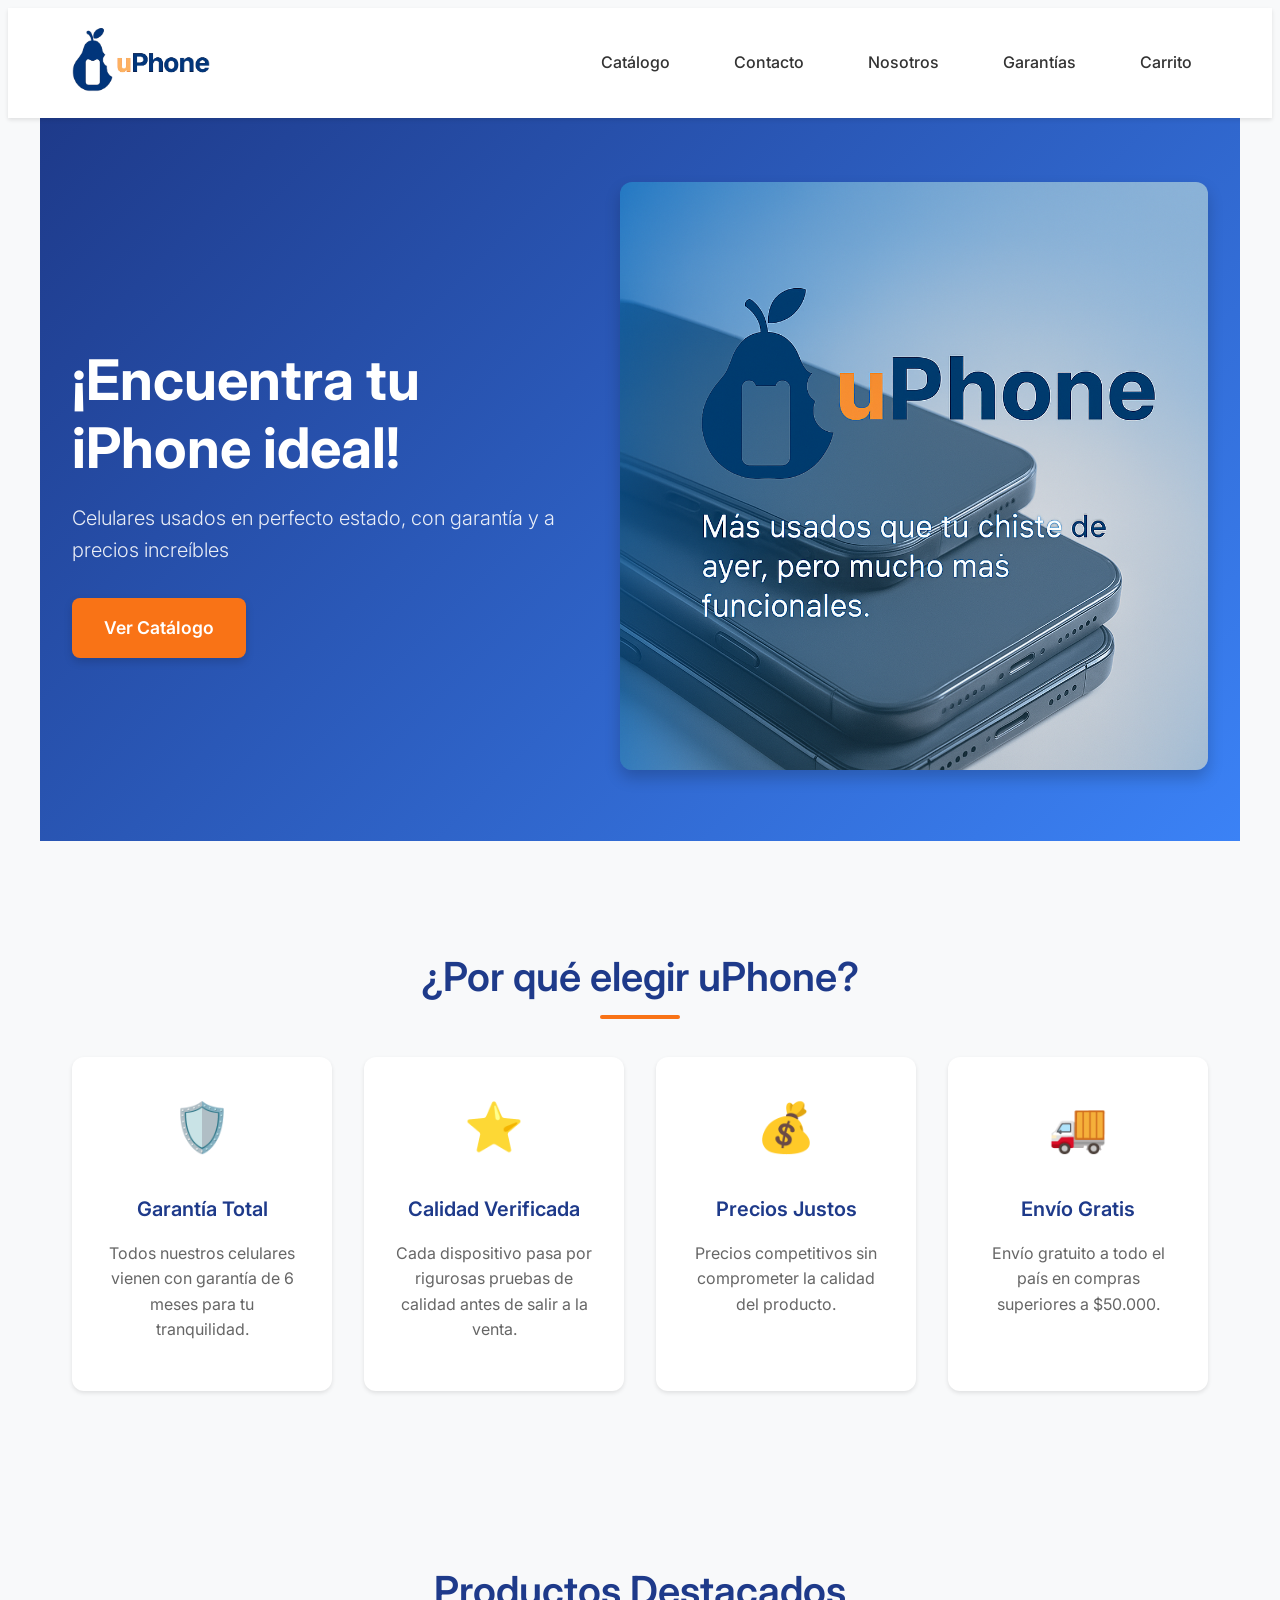
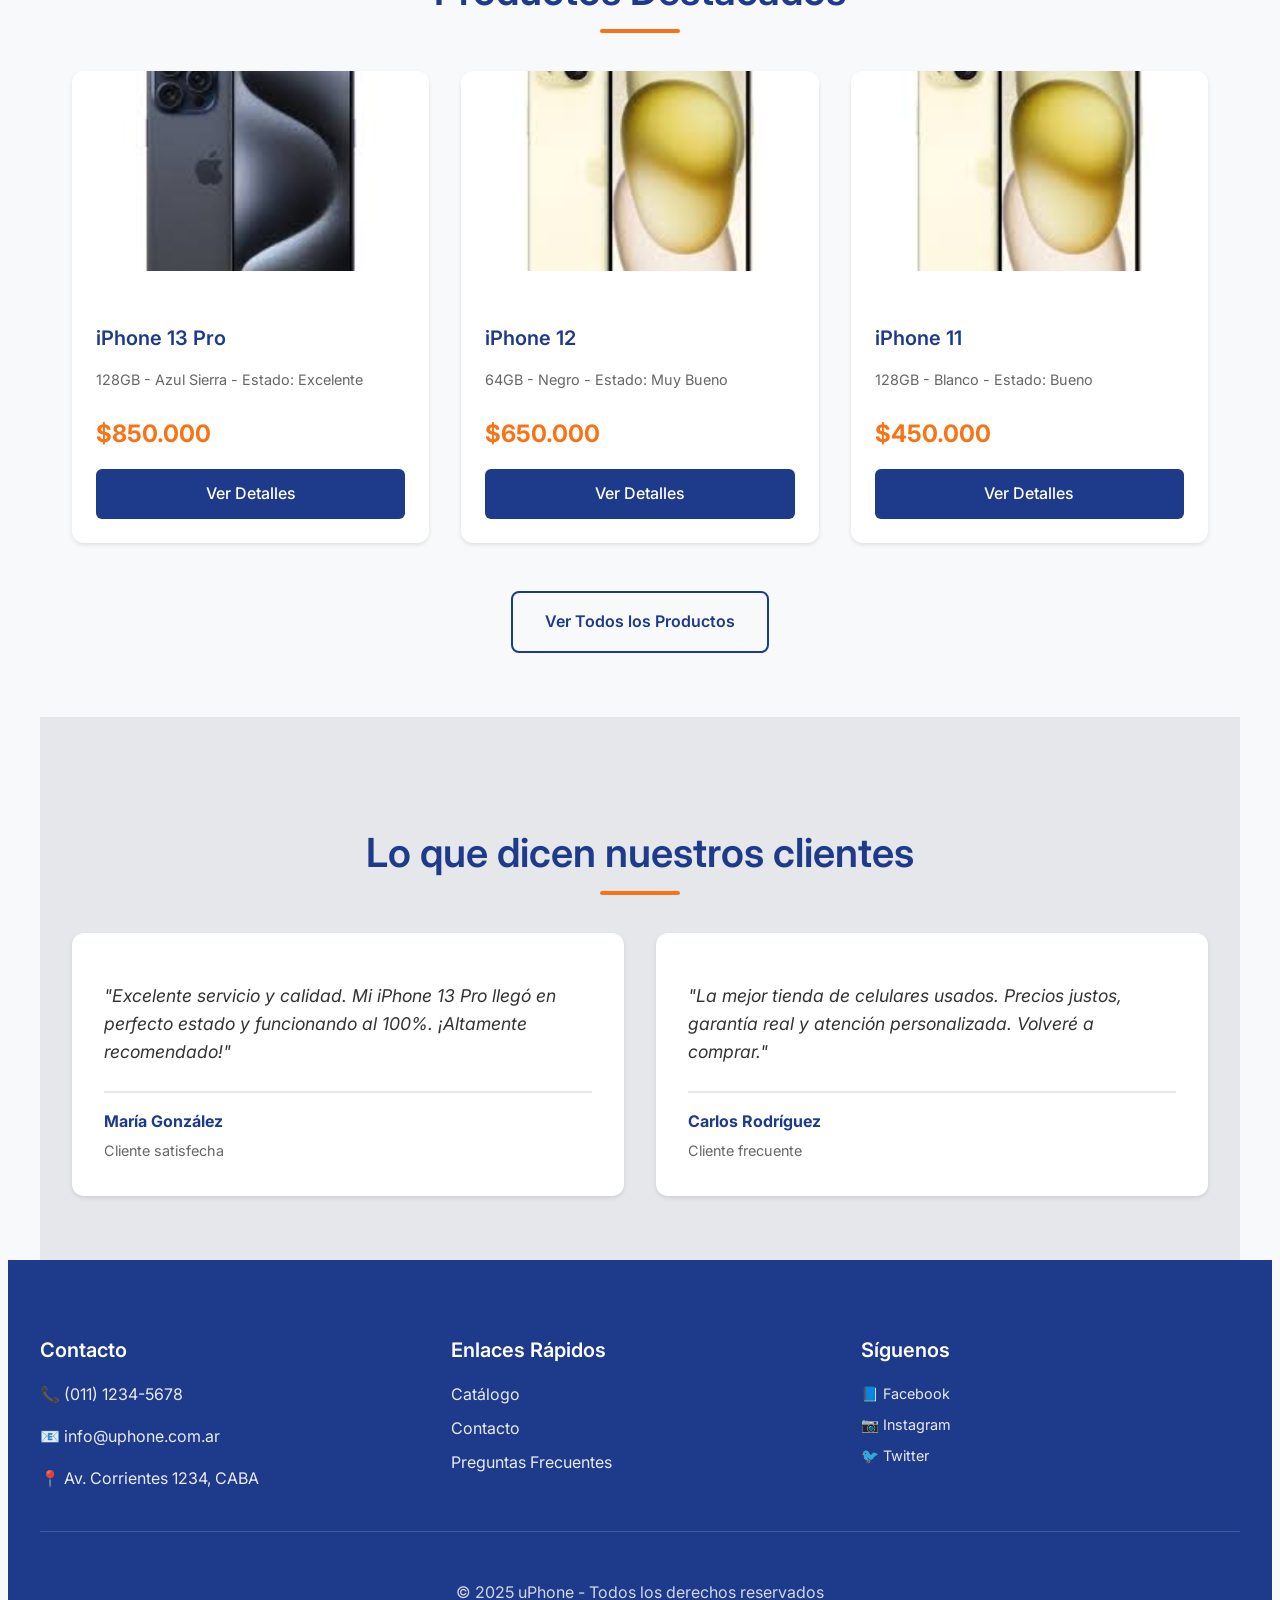
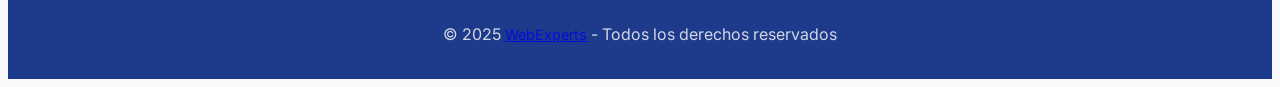
==== index.html @ 1811b503 "Commit inicial del proyecto Tienda iPhone" ====
<!DOCTYPE html>
<html lang="es">
<head>
    <!-- Configuración básica de la página -->
    <meta charset="UTF-8">
    <meta name="viewport" content="width=device-width, initial-scale=1.0">
    <title>uPhone - Celulares Usados de Calidad</title>
    <meta name="description" content="uPhone - La mejor tienda de celulares usados. Encuentra iPhones de segunda mano con garantía y a precios increíbles.">
    
    <!-- Favicon -->
    <link rel="icon" type="image/png" href="./img/favicon.png">
    
    <!-- Google Fonts para mejorar la tipografía -->
    <link rel="preconnect" href="https://fonts.googleapis.com">
    <link rel="preconnect" href="https://fonts.gstatic.com" crossorigin>
    <link href="https://fonts.googleapis.com/css2?family=Inter:wght@300;400;500;600;700&display=swap" rel="stylesheet">
    
    <!-- Vinculamos el archivo CSS específico de esta página -->
    <link rel="stylesheet" href="./css/inicio.css">
</head>
<body>
    <!-- Header principal con logo y navegación -->
    <header class="cabecera">
        <div class="contenedor-cabecera">
            <!-- Logo de la empresa -->
            <div class="logo">
                <a href="index.html" class="logo-link">
                    <img src="./img/logo.png" alt="uPhone - Celulares Usados Premium" class="img-logo">
                </a>
            </div>
            
            <!-- Menú de navegación principal -->
            <nav class="navegacion-principal">
                <ul class="menu">
                    <li><a href="catalogo.html">Catálogo</a></li>
                    <li><a href="contacto.html">Contacto</a></li>
                    <li><a href="nosotros.html">Nosotros</a></li>
                    <li><a href="garantias.html">Garantías</a></li>
                    <li><a href="carrito.html">Carrito</a></li>
                </ul>
            </nav>
        </div>
    </header>

    <!-- Contenido principal de la página -->
    <main class="contenido-principal">
        <!-- Sección hero con mensaje principal -->
        <section class="seccion-hero">
            <div class="contenido-hero">
                <h2 class="titulo-principal">¡Encuentra tu iPhone ideal!</h2>
                <p class="subtitulo-hero">Celulares usados en perfecto estado, con garantía y a precios increíbles</p>
                <a href="catalogo.html" class="boton-principal">Ver Catálogo</a>
            </div>
            <!-- Imagen representativa del hero -->
            <div class="imagen-hero">
                <img src="./img/hero-iphone.png" alt="iPhone usado en perfecto estado sobre fondo elegante" class="img-hero">
            </div>
        </section>

        <!-- Sección de características principales -->
        <section class="seccion-caracteristicas">
            <div class="contenedor-caracteristicas">
                <h3 class="titulo-seccion">¿Por qué elegir uPhone?</h3>
                
                <div class="grid-caracteristicas">
                    <!-- Card de garantía -->
                    <article class="card-caracteristica">
                        <div class="icono-caracteristica">🛡️</div>
                        <h4>Garantía Total</h4>
                        <p>Todos nuestros celulares vienen con garantía de 6 meses para tu tranquilidad.</p>
                    </article>
                    
                    <!-- Card de calidad -->
                    <article class="card-caracteristica">
                        <div class="icono-caracteristica">⭐</div>
                        <h4>Calidad Verificada</h4>
                        <p>Cada dispositivo pasa por rigurosas pruebas de calidad antes de salir a la venta.</p>
                    </article>
                    
                    <!-- Card de precios -->
                    <article class="card-caracteristica">
                        <div class="icono-caracteristica">💰</div>
                        <h4>Precios Justos</h4>
                        <p>Precios competitivos sin comprometer la calidad del producto.</p>
                    </article>
                    
                    <!-- Card de entrega -->
                    <article class="card-caracteristica">
                        <div class="icono-caracteristica">🚚</div>
                        <h4>Envío Gratis</h4>
                        <p>Envío gratuito a todo el país en compras superiores a $50.000.</p>
                    </article>
                </div>
            </div>
        </section>

        <!-- Sección de productos destacados -->
        <section class="seccion-destacados">
            <div class="contenedor-destacados">
                <h3 class="titulo-seccion">Productos Destacados</h3>
                
                <div class="grid-productos">
                    <!-- Producto destacado 1 -->
                    <article class="card-producto">
                        <div class="imagen-producto">
                            <img src="./img/iphone-15-pro-max.jpeg" alt="iPhone 13 Pro usado en excelente estado" class="img-producto">
                        </div>
                        <div class="info-producto">
                            <h4>iPhone 13 Pro</h4>
                            <p class="descripcion-producto">128GB - Azul Sierra - Estado: Excelente</p>
                            <p class="precio-producto">$850.000</p>
                            <a href="producto.html" class="boton-producto">Ver Detalles</a>
                        </div>
                    </article>
                    
                    <!-- Producto destacado 2 -->
                    <article class="card-producto">
                        <div class="imagen-producto">
                            <img src="./img/iphone-12.jpeg" alt="iPhone 12 usado en muy buen estado" class="img-producto">
                        </div>
                        <div class="info-producto">
                            <h4>iPhone 12</h4>
                            <p class="descripcion-producto">64GB - Negro - Estado: Muy Bueno</p>
                            <p class="precio-producto">$650.000</p>
                            <a href="producto.html" class="boton-producto">Ver Detalles</a>
                        </div>
                    </article>
                    
                    <!-- Producto destacado 3 -->
                    <article class="card-producto">
                        <div class="imagen-producto">
                            <img src="./img/iphone-12.jpeg" alt="iPhone 11 usado en buen estado" class="img-producto">
                        </div>
                        <div class="info-producto">
                            <h4>iPhone 11</h4>
                            <p class="descripcion-producto">128GB - Blanco - Estado: Bueno</p>
                            <p class="precio-producto">$450.000</p>
                            <a href="producto.html" class="boton-producto">Ver Detalles</a>
                        </div>
                    </article>
                </div>
                
                <!-- Botón para ver más productos -->
                <div class="contenedor-boton-ver-mas">
                    <a href="catalogo.html" class="boton-secundario">Ver Todos los Productos</a>
                </div>
            </div>
        </section>

        <!-- Sección de testimonios -->
        <section class="seccion-testimonios">
            <div class="contenedor-testimonios">
                <h3 class="titulo-seccion">Lo que dicen nuestros clientes</h3>
                
                <div class="grid-testimonios">
                    <!-- Testimonio 1 -->
                    <article class="card-testimonio">
                        <div class="contenido-testimonio">
                            <p>"Excelente servicio y calidad. Mi iPhone 13 Pro llegó en perfecto estado y funcionando al 100%. ¡Altamente recomendado!"</p>
                        </div>
                        <div class="autor-testimonio">
                            <strong>María González</strong>
                            <span>Cliente satisfecha</span>
                        </div>
                    </article>
                    
                    <!-- Testimonio 2 -->
                    <article class="card-testimonio">
                        <div class="contenido-testimonio">
                            <p>"La mejor tienda de celulares usados. Precios justos, garantía real y atención personalizada. Volveré a comprar."</p>
                        </div>
                        <div class="autor-testimonio">
                            <strong>Carlos Rodríguez</strong>
                            <span>Cliente frecuente</span>
                        </div>
                    </article>
                </div>
            </div>
        </section>
    </main>

    <!-- Footer con información adicional -->
    <footer class="pie-pagina">
        <div class="contenedor-footer">
            <!-- Información de contacto -->
            <div class="columna-footer">
                <h4>Contacto</h4>
                <p>📞 (011) 1234-5678</p>
                <p>📧 info@uphone.com.ar</p>
                <p>📍 Av. Corrientes 1234, CABA</p>
            </div>
            
            <!-- Enlaces rápidos -->
            <div class="columna-footer">
                <h4>Enlaces Rápidos</h4>
                <ul>
                    <li><a href="catalogo.html">Catálogo</a></li>
                    <li><a href="contacto.html">Contacto</a></li>
                    <li><a href="faq.html">Preguntas Frecuentes</a></li>
                </ul>
            </div>
            
            <!-- Redes sociales -->
            <div class="columna-footer">
                <h4>Síguenos</h4>
                <div class="redes-sociales">
                    <a href="#" class="red-social">📘 Facebook</a>
                    <a href="#" class="red-social">📷 Instagram</a>
                    <a href="#" class="red-social">🐦 Twitter</a>
                </div>
            </div>
        </div>
        
        <!-- Copyright -->
        <div class="copyright">
            <p>&copy; 2025 uPhone - Todos los derechos reservados</p>
            <p>&copy; 2025 <a href="#" class="red-social">WebExperts</a> - Todos los derechos reservados</p>
        </div>
    </footer>
</body>
</html>
---- css/inicio.css ----
/* ===== RESET Y CONFIGURACIÓN BÁSICA ===== */
/* Eliminamos márgenes y padding por defecto para tener control total */
* {
    margin: 5;
    padding: 0;
    box-sizing: border-box;
}

/* Configuración del body con fuente de Google Fonts */
body {
    font-family: 'Inter', -apple-system, BlinkMacSystemFont, 'Segoe UI', Roboto, sans-serif;
    line-height: 1.6;
    color: #333;
    background-color: #f8f9fa;
    /* Suavizamos el texto para mejor legibilidad */
    -webkit-font-smoothing: antialiased;
    -moz-osx-font-smoothing: grayscale;
}

/* ===== LAYOUT PRINCIPAL CON CSS GRID ===== */
/* Definimos el grid principal usando grid-template-areas */
body {
    display: grid;
    grid-template-areas: 
        "cabecera"
        "contenido-principal"
        "pie-pagina";
    grid-template-rows: auto 1fr auto;
    min-height: 100vh;
}

/* Asignamos las áreas del grid */
.cabecera {
    grid-area: cabecera;
}

.contenido-principal {
    grid-area: contenido-principal;
}

.pie-pagina {
    grid-area: pie-pagina;
}

/* ===== VARIABLES CSS PARA COLORES ===== */
:root {
    /* Colores principales siguiendo jerarquía visual */
    --color-primario: #1e3a8a;      /* Azul oscuro profesional */
    --color-secundario: #f97316;     /* Naranja suave para destacar */
    --color-fondo: #f8f9fa;          /* Fondo claro y neutro */
    --color-texto: #333333;          /* Texto principal oscuro */
    --color-texto-claro: #666666;    /* Texto secundario */
    --color-blanco: #ffffff;
    --color-gris-claro: #e5e7eb;
    --color-gris-medio: #9ca3af;
    
    /* Sombras para profundidad visual */
    --sombra-suave: 0 2px 4px rgba(0, 0, 0, 0.1);
    --sombra-media: 0 4px 8px rgba(0, 0, 0, 0.15);
    --sombra-fuerte: 0 8px 16px rgba(0, 0, 0, 0.2);
    
    /* Transiciones suaves */
    --transicion-rapida: 0.2s ease;
    --transicion-media: 0.3s ease;
}

/* ===== CABECERA ===== */
.cabecera {
    background: var(--color-blanco);
    box-shadow: var(--sombra-suave);
    position: sticky;
    top: 0;
    z-index: 100;
}

.contenedor-cabecera {
    max-width: 1200px;
    margin: 0 auto;
    padding: 1rem 2rem;
    display: flex;
    justify-content: space-between;
    align-items: center;
}

/* Logo y enlace */
.logo {
    display: flex;
    align-items: center;
}

.logo-link {
    text-decoration: none;
    transition: all var(--transicion-rapida);
}

.logo-link:hover {
    transform: scale(1.05);
}

.img-logo {
    height: 70px;
    width: auto;
    transition: all var(--transicion-rapida);
}

/* Navegación principal */
.navegacion-principal {
    /* Usamos flexbox para organizar el menú horizontalmente */
}

.menu {
    display: flex;
    list-style: none;
    gap: 2rem;
}

.menu a {
    text-decoration: none;
    color: var(--color-texto);
    font-weight: 500;
    padding: 0.5rem 1rem;
    border-radius: 6px;
    transition: all var(--transicion-rapida);
    position: relative;
}

.menu a:hover {
    background-color: var(--color-primario);
    color: var(--color-blanco);
    transform: translateY(-2px);
}

.menu a.activo {
    background-color: var(--color-secundario);
    color: var(--color-blanco);
}

/* ===== SECCIÓN HERO ===== */
.seccion-hero {
    background: linear-gradient(135deg, var(--color-primario) 0%, #3b82f6 100%);
    color: var(--color-blanco);
    padding: 4rem 2rem;
    display: flex;
    align-items: center;
    justify-content: space-between;
    max-width: 1200px;
    margin: 0 auto;
    gap: 3rem;
}

.contenido-hero {
    flex: 1;
    max-width: 500px;
}

.titulo-principal {
    font-size: 3.5rem;
    font-weight: 700;
    margin-bottom: 1rem;
    line-height: 1.2;
}

.subtitulo-hero {
    font-size: 1.25rem;
    margin-bottom: 2rem;
    opacity: 0.9;
    font-weight: 300;
}

/* Botón principal con efectos hover */
.boton-principal {
    display: inline-block;
    background-color: var(--color-secundario);
    color: var(--color-blanco);
    padding: 1rem 2rem;
    border-radius: 8px;
    text-decoration: none;
    font-weight: 600;
    font-size: 1.1rem;
    transition: all var(--transicion-media);
    box-shadow: var(--sombra-media);
}

.boton-principal:hover {
    background-color: #ea580c;
    transform: translateY(-3px);
    box-shadow: var(--sombra-fuerte);
}

.imagen-hero {
    flex: 1;
    text-align: center;
}

.img-hero {
    max-width: 100%;
    height: auto;
    border-radius: 12px;
    box-shadow: var(--sombra-fuerte);
}

/* ===== SECCIONES GENERALES ===== */
.seccion-caracteristicas,
.seccion-destacados,
.seccion-testimonios {
    padding: 4rem 2rem;
    max-width: 1200px;
    margin: 0 auto;
}

.titulo-seccion {
    font-size: 2.5rem;
    font-weight: 600;
    color: var(--color-primario);
    text-align: center;
    margin-bottom: 3rem;
    position: relative;
}

.titulo-seccion::after {
    content: '';
    position: absolute;
    bottom: -10px;
    left: 50%;
    transform: translateX(-50%);
    width: 80px;
    height: 4px;
    background-color: var(--color-secundario);
    border-radius: 2px;
}

/* ===== GRID DE CARACTERÍSTICAS ===== */
.grid-caracteristicas {
    display: grid;
    grid-template-columns: repeat(auto-fit, minmax(250px, 1fr));
    gap: 2rem;
}

.card-caracteristica {
    background: var(--color-blanco);
    padding: 2rem;
    border-radius: 12px;
    text-align: center;
    box-shadow: var(--sombra-suave);
    transition: all var(--transicion-media);
}

.card-caracteristica:hover {
    transform: translateY(-5px);
    box-shadow: var(--sombra-media);
}

.icono-caracteristica {
    font-size: 3rem;
    margin-bottom: 1rem;
}

.card-caracteristica h4 {
    font-size: 1.25rem;
    font-weight: 600;
    color: var(--color-primario);
    margin-bottom: 1rem;
}

.card-caracteristica p {
    color: var(--color-texto-claro);
    line-height: 1.6;
}

/* ===== GRID DE PRODUCTOS ===== */
.grid-productos {
    display: grid;
    grid-template-columns: repeat(auto-fit, minmax(300px, 1fr));
    gap: 2rem;
    margin-bottom: 3rem;
}

.card-producto {
    background: var(--color-blanco);
    border-radius: 12px;
    overflow: hidden;
    box-shadow: var(--sombra-suave);
    transition: all var(--transicion-media);
}

.card-producto:hover {
    transform: translateY(-5px);
    box-shadow: var(--sombra-media);
}

.imagen-producto {
    height: 200px;
    overflow: hidden;
}

.img-producto {
    width: 100%;
    height: 100%;
    object-fit: cover;
    transition: transform var(--transicion-media);
}

.card-producto:hover .img-producto {
    transform: scale(1.05);
}

.info-producto {
    padding: 1.5rem;
}

.info-producto h4 {
    font-size: 1.25rem;
    font-weight: 600;
    color: var(--color-primario);
    margin-bottom: 0.5rem;
}

.descripcion-producto {
    color: var(--color-texto-claro);
    margin-bottom: 1rem;
    font-size: 0.9rem;
}

.precio-producto {
    font-size: 1.5rem;
    font-weight: 700;
    color: var(--color-secundario);
    margin-bottom: 1rem;
}

.boton-producto {
    display: inline-block;
    background-color: var(--color-primario);
    color: var(--color-blanco);
    padding: 0.75rem 1.5rem;
    border-radius: 6px;
    text-decoration: none;
    font-weight: 500;
    transition: all var(--transicion-rapida);
    width: 100%;
    text-align: center;
}

.boton-producto:hover {
    background-color: #1e40af;
    transform: translateY(-2px);
}

.contenedor-boton-ver-mas {
    text-align: center;
}

.boton-secundario {
    display: inline-block;
    background-color: transparent;
    color: var(--color-primario);
    padding: 1rem 2rem;
    border: 2px solid var(--color-primario);
    border-radius: 8px;
    text-decoration: none;
    font-weight: 600;
    transition: all var(--transicion-media);
}

.boton-secundario:hover {
    background-color: var(--color-primario);
    color: var(--color-blanco);
    transform: translateY(-2px);
}

/* ===== SECCIÓN TESTIMONIOS ===== */
.seccion-testimonios {
    background-color: var(--color-gris-claro);
}

.grid-testimonios {
    display: grid;
    grid-template-columns: repeat(auto-fit, minmax(400px, 1fr));
    gap: 2rem;
}

.card-testimonio {
    background: var(--color-blanco);
    padding: 2rem;
    border-radius: 12px;
    box-shadow: var(--sombra-suave);
}

.contenido-testimonio p {
    font-style: italic;
    font-size: 1.1rem;
    color: var(--color-texto);
    margin-bottom: 1.5rem;
    line-height: 1.6;
}

.autor-testimonio {
    border-top: 2px solid var(--color-gris-claro);
    padding-top: 1rem;
}

.autor-testimonio strong {
    color: var(--color-primario);
    display: block;
    margin-bottom: 0.25rem;
}

.autor-testimonio span {
    color: var(--color-texto-claro);
    font-size: 0.9rem;
}

/* ===== FOOTER ===== */
.pie-pagina {
    background-color: var(--color-primario);
    color: var(--color-blanco);
    padding: 3rem 2rem 1rem;
}

.contenedor-footer {
    max-width: 1200px;
    margin: 0 auto;
    display: grid;
    grid-template-columns: repeat(auto-fit, minmax(250px, 1fr));
    gap: 2rem;
    margin-bottom: 2rem;
}

.columna-footer h4 {
    font-size: 1.25rem;
    font-weight: 600;
    margin-bottom: 1rem;
    color: var(--color-blanco);
}

.columna-footer p {
    margin-bottom: 0.5rem;
    opacity: 0.9;
}

.columna-footer ul {
    list-style: none;
}

.columna-footer ul li {
    margin-bottom: 0.5rem;
}

.columna-footer a {
    color: var(--color-blanco);
    text-decoration: none;
    opacity: 0.9;
    transition: opacity var(--transicion-rapida);
}

.columna-footer a:hover {
    opacity: 1;
    color: var(--color-secundario);
}

.redes-sociales {
    display: flex;
    flex-direction: column;
    gap: 0.5rem;
}

.red-social {
    font-size: 0.9rem;
}

.copyright {
    text-align: center;
    padding-top: 2rem;
    border-top: 1px solid rgba(255, 255, 255, 0.2);
    opacity: 0.8;
}

/* ===== MEDIA QUERIES PARA RESPONSIVE DESIGN ===== */

/* Tablets (768px y menos) */
@media (max-width: 768px) {
    .contenedor-cabecera {
        flex-direction: column;
        gap: 1rem;
        padding: 1rem;
    }
    
    .menu {
        flex-wrap: wrap;
        justify-content: center;
        gap: 1rem;
    }
    
    .seccion-hero {
        flex-direction: column;
        text-align: center;
        padding: 3rem 1rem;
        gap: 2rem;
    }
    
    .titulo-principal {
        font-size: 2.5rem;
    }
    
    .subtitulo-hero {
        font-size: 1.1rem;
    }
    
    .grid-caracteristicas {
        grid-template-columns: 1fr;
        gap: 1.5rem;
    }
    
    .grid-productos {
        grid-template-columns: 1fr;
        gap: 1.5rem;
    }
    
    .grid-testimonios {
        grid-template-columns: 1fr;
    }
    
    .contenedor-footer {
        grid-template-columns: 1fr;
        text-align: center;
    }
}

/* Móviles (480px y menos) */
@media (max-width: 480px) {
    .contenedor-cabecera {
        padding: 0.75rem;
    }
    
    .img-logo {
        height: 56px;
    }
    
    .menu {
        gap: 0.5rem;
    }
    
    .menu a {
        padding: 0.4rem 0.8rem;
        font-size: 0.9rem;
    }
    
    .seccion-hero {
        padding: 2rem 1rem;
    }
    
    .titulo-principal {
        font-size: 2rem;
    }
    
    .boton-principal {
        padding: 0.8rem 1.5rem;
        font-size: 1rem;
    }
    
    .seccion-caracteristicas,
    .seccion-destacados,
    .seccion-testimonios {
        padding: 3rem 1rem;
    }
    
    .titulo-seccion {
        font-size: 2rem;
    }
    
    .card-caracteristica,
    .card-testimonio {
        padding: 1.5rem;
    }
    
    .pie-pagina {
        padding: 2rem 1rem 1rem;
    }
}

/* ===== MEJORAS DE ACCESIBILIDAD ===== */

/* Enfoque visible para navegación por teclado */
.menu a:focus,
.boton-principal:focus,
.boton-producto:focus,
.boton-secundario:focus {
    outline: 3px solid var(--color-secundario);
    outline-offset: 2px;
}

/* Mejoramos el contraste para textos */
@media (prefers-contrast: high) {
    :root {
        --color-texto: #000000;
        --color-texto-claro: #333333;
    }
}

/* Animaciones reducidas para usuarios que las prefieren */
@media (prefers-reduced-motion: reduce) {
    * {
        animation-duration: 0.01ms !important;
        animation-iteration-count: 1 !important;
        transition-duration: 0.01ms !important;
    }
}

/* ===== COMENTARIOS FINALES ===== */
/* 
Este CSS implementa:
✅ Grid con grid-template-areas para layout principal
✅ Flexbox para elementos internos (menús, cards, etc.)
✅ Media queries para diseño responsive
✅ Efectos hover y transiciones suaves
✅ Google Fonts para tipografía
✅ Jerarquía visual clara con tamaños de fuente
✅ Jerarquía de colores con variables CSS
✅ Contraste suficiente para accesibilidad
✅ Enfoque visible para navegación por teclado
✅ Soporte para usuarios con preferencias de accesibilidad
*/
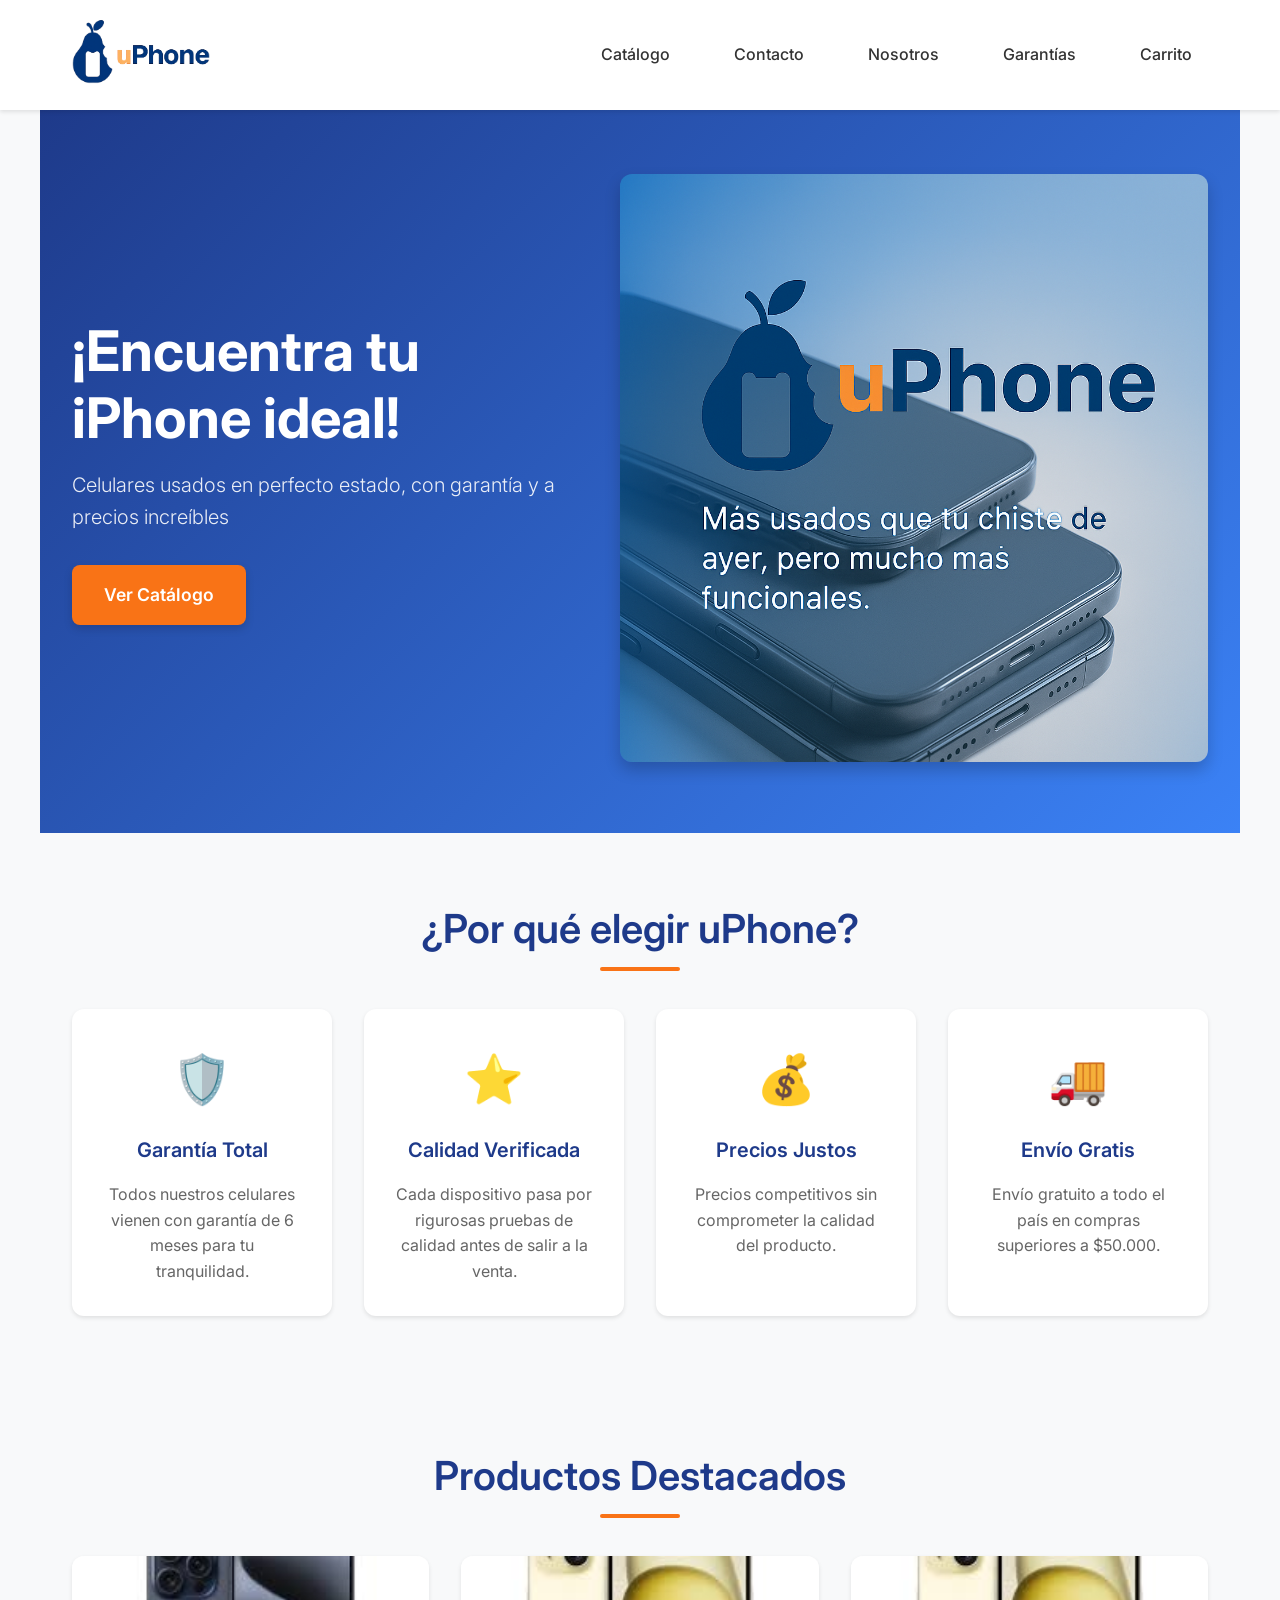
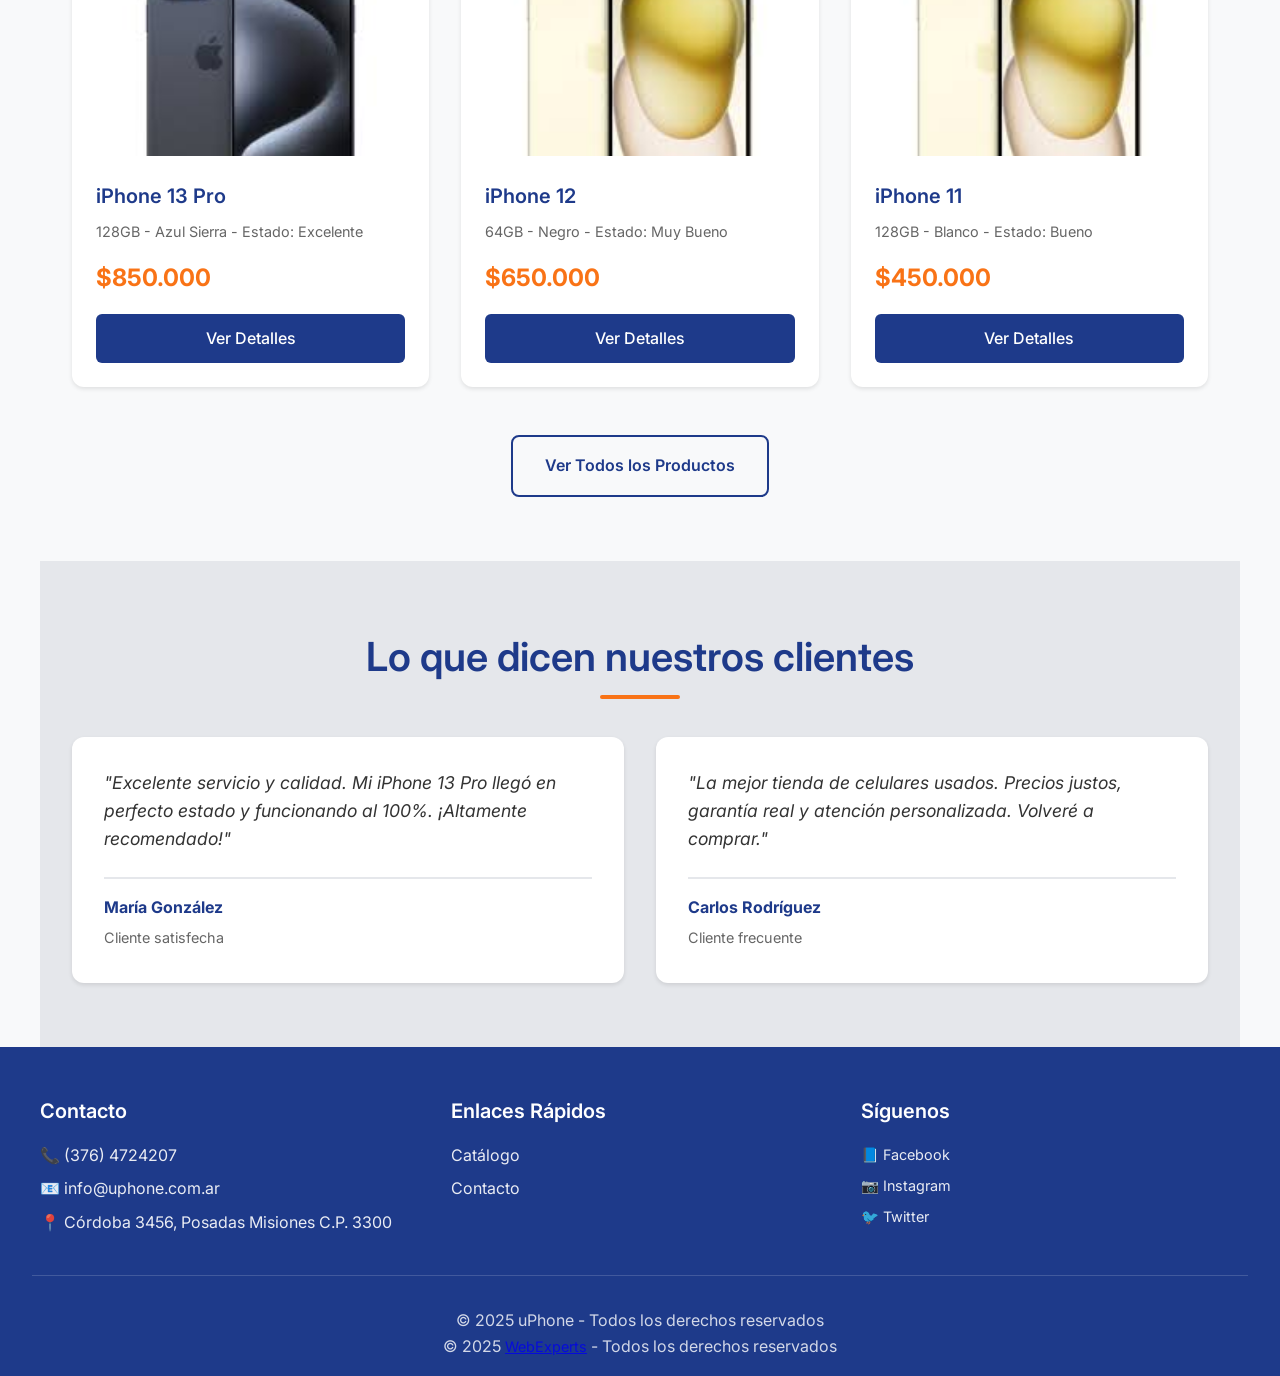
==== commit 201b1ea9: "Refactor: base.css, datos de contacto unificados, doc ampliada - base.css con reset, variables, cabe" ====
--- a/index.html
+++ b/index.html
@@ -15,7 +15,8 @@
     <link rel="preconnect" href="https://fonts.gstatic.com" crossorigin>
     <link href="https://fonts.googleapis.com/css2?family=Inter:wght@300;400;500;600;700&display=swap" rel="stylesheet">
     
-    <!-- Vinculamos el archivo CSS específico de esta página -->
+    <!-- Estilos base (reset, cabecera, pie, variables) + específicos de la página -->
+    <link rel="stylesheet" href="./css/base.css">
     <link rel="stylesheet" href="./css/inicio.css">
 </head>
 <body>
@@ -185,9 +186,9 @@
             <!-- Información de contacto -->
             <div class="columna-footer">
                 <h4>Contacto</h4>
-                <p>📞 (011) 1234-5678</p>
+                <p>📞 (376) 4724207</p>
                 <p>📧 info@uphone.com.ar</p>
-                <p>📍 Av. Corrientes 1234, CABA</p>
+                <p>📍 Córdoba 3456, Posadas Misiones C.P. 3300</p>
             </div>
             
             <!-- Enlaces rápidos -->
@@ -196,7 +197,6 @@
                 <ul>
                     <li><a href="catalogo.html">Catálogo</a></li>
                     <li><a href="contacto.html">Contacto</a></li>
-                    <li><a href="faq.html">Preguntas Frecuentes</a></li>
                 </ul>
             </div>
             
--- a/css/base.css
+++ b/css/base.css
@@ -0,0 +1,313 @@
+/* ===== BASE.CSS - Estilos compartidos por todas las páginas uPhone ===== */
+/* Reset, layout principal, variables, cabecera, pie y elementos comunes */
+
+/* ===== RESET ===== */
+* {
+    margin: 0;
+    padding: 0;
+    box-sizing: border-box;
+}
+
+/* ===== BODY ===== */
+body {
+    font-family: 'Inter', -apple-system, BlinkMacSystemFont, 'Segoe UI', Roboto, sans-serif;
+    line-height: 1.6;
+    color: #333;
+    background-color: #f8f9fa;
+    -webkit-font-smoothing: antialiased;
+    -moz-osx-font-smoothing: grayscale;
+}
+
+/* ===== LAYOUT PRINCIPAL CON CSS GRID ===== */
+body {
+    display: grid;
+    grid-template-areas:
+        "cabecera"
+        "contenido-principal"
+        "pie-pagina";
+    grid-template-rows: auto 1fr auto;
+    min-height: 100vh;
+}
+
+.cabecera {
+    grid-area: cabecera;
+}
+
+.contenido-principal {
+    grid-area: contenido-principal;
+}
+
+.pie-pagina {
+    grid-area: pie-pagina;
+}
+
+/* ===== VARIABLES CSS ===== */
+:root {
+    /* Colores principales */
+    --color-primario: #1e3a8a;
+    --color-secundario: #f97316;
+    --color-fondo: #f8f9fa;
+    --color-texto: #333333;
+    --color-texto-claro: #666666;
+    --color-blanco: #ffffff;
+    --color-gris-claro: #e5e7eb;
+    --color-gris-medio: #9ca3af;
+
+    /* Badges de estado (productos) */
+    --color-excelente: #10b981;
+    --color-muy-bueno: #3b82f6;
+    --color-bueno: #f59e0b;
+
+    /* Estados (formularios, mensajes) */
+    --color-exito: #10b981;
+    --color-error: #ef4444;
+    --color-advertencia: #f59e0b;
+
+    /* Sombras */
+    --sombra-suave: 0 2px 4px rgba(0, 0, 0, 0.1);
+    --sombra-media: 0 4px 8px rgba(0, 0, 0, 0.15);
+    --sombra-fuerte: 0 8px 16px rgba(0, 0, 0, 0.2);
+
+    /* Transiciones */
+    --transicion-rapida: 0.2s ease;
+    --transicion-media: 0.3s ease;
+}
+
+/* ===== CABECERA ===== */
+.cabecera {
+    background: var(--color-blanco);
+    box-shadow: var(--sombra-suave);
+    position: sticky;
+    top: 0;
+    z-index: 100;
+}
+
+.contenedor-cabecera {
+    max-width: 1200px;
+    margin: 0 auto;
+    padding: 1rem 2rem;
+    display: flex;
+    justify-content: space-between;
+    align-items: center;
+}
+
+.logo {
+    display: flex;
+    align-items: center;
+}
+
+.logo-link {
+    text-decoration: none;
+    transition: all var(--transicion-rapida);
+}
+
+.logo-link:hover {
+    transform: scale(1.05);
+}
+
+.img-logo {
+    height: 70px;
+    width: auto;
+    transition: all var(--transicion-rapida);
+}
+
+.navegacion-principal {
+    /* Flexbox para menú horizontal */
+}
+
+.menu {
+    display: flex;
+    list-style: none;
+    gap: 2rem;
+}
+
+.menu a {
+    text-decoration: none;
+    color: var(--color-texto);
+    font-weight: 500;
+    padding: 0.5rem 1rem;
+    border-radius: 6px;
+    transition: all var(--transicion-rapida);
+    position: relative;
+}
+
+.menu a:hover {
+    background-color: var(--color-primario);
+    color: var(--color-blanco);
+    transform: translateY(-2px);
+}
+
+.menu a.activo {
+    background-color: var(--color-secundario);
+    color: var(--color-blanco);
+}
+
+/* ===== SECCIÓN ENCABEZADO COMÚN (páginas internas) ===== */
+.seccion-encabezado {
+    background: linear-gradient(135deg, var(--color-primario) 0%, #3b82f6 100%);
+    color: var(--color-blanco);
+    padding: 3rem 2rem;
+    text-align: center;
+}
+
+.contenedor-encabezado {
+    max-width: 1200px;
+    margin: 0 auto;
+}
+
+/* ===== BREADCRUMB ===== */
+.breadcrumb {
+    background-color: var(--color-gris-claro);
+    padding: 1rem 2rem;
+    border-bottom: 1px solid #d1d5db;
+}
+
+.contenedor-breadcrumb {
+    max-width: 1200px;
+    margin: 0 auto;
+    font-size: 0.9rem;
+}
+
+.breadcrumb a {
+    color: var(--color-primario);
+    text-decoration: none;
+    transition: color var(--transicion-rapida);
+}
+
+.breadcrumb a:hover {
+    color: var(--color-secundario);
+}
+
+.breadcrumb span {
+    color: var(--color-texto-claro);
+    font-weight: 500;
+}
+
+/* ===== FOOTER ===== */
+.pie-pagina {
+    background-color: var(--color-primario);
+    color: var(--color-blanco);
+    padding: 3rem 2rem 1rem;
+}
+
+.contenedor-footer {
+    max-width: 1200px;
+    margin: 0 auto;
+    display: grid;
+    grid-template-columns: repeat(auto-fit, minmax(250px, 1fr));
+    gap: 2rem;
+    margin-bottom: 2rem;
+}
+
+.columna-footer h4 {
+    font-size: 1.25rem;
+    font-weight: 600;
+    margin-bottom: 1rem;
+    color: var(--color-blanco);
+}
+
+.columna-footer p {
+    margin-bottom: 0.5rem;
+    opacity: 0.9;
+}
+
+.columna-footer ul {
+    list-style: none;
+}
+
+.columna-footer ul li {
+    margin-bottom: 0.5rem;
+}
+
+.columna-footer a {
+    color: var(--color-blanco);
+    text-decoration: none;
+    opacity: 0.9;
+    transition: opacity var(--transicion-rapida);
+}
+
+.columna-footer a:hover {
+    opacity: 1;
+    color: var(--color-secundario);
+}
+
+.redes-sociales {
+    display: flex;
+    flex-direction: column;
+    gap: 0.5rem;
+}
+
+.red-social {
+    font-size: 0.9rem;
+}
+
+.copyright {
+    text-align: center;
+    padding-top: 2rem;
+    border-top: 1px solid rgba(255, 255, 255, 0.2);
+    opacity: 0.8;
+}
+
+/* ===== RESPONSIVE - Cabecera y footer ===== */
+@media (max-width: 768px) {
+    .contenedor-cabecera {
+        flex-direction: column;
+        gap: 1rem;
+        padding: 1rem;
+    }
+
+    .menu {
+        flex-wrap: wrap;
+        justify-content: center;
+        gap: 1rem;
+    }
+
+    .contenedor-footer {
+        grid-template-columns: 1fr;
+        text-align: center;
+    }
+}
+
+@media (max-width: 480px) {
+    .contenedor-cabecera {
+        padding: 0.75rem;
+    }
+
+    .img-logo {
+        height: 56px;
+    }
+
+    .menu {
+        gap: 0.5rem;
+    }
+
+    .menu a {
+        padding: 0.4rem 0.8rem;
+        font-size: 0.9rem;
+    }
+
+    .pie-pagina {
+        padding: 2rem 1rem 1rem;
+    }
+}
+
+/* ===== ACCESIBILIDAD ===== */
+.menu a:focus {
+    outline: 3px solid var(--color-secundario);
+    outline-offset: 2px;
+}
+
+@media (prefers-contrast: high) {
+    :root {
+        --color-texto: #000000;
+        --color-texto-claro: #333333;
+    }
+}
+
+@media (prefers-reduced-motion: reduce) {
+    * {
+        animation-duration: 0.01ms !important;
+        animation-iteration-count: 1 !important;
+        transition-duration: 0.01ms !important;
+    }
+}
--- a/css/inicio.css
+++ b/css/inicio.css
@@ -1,139 +1,4 @@
-/* ===== RESET Y CONFIGURACIÓN BÁSICA ===== */
-/* Eliminamos márgenes y padding por defecto para tener control total */
-* {
-    margin: 5;
-    padding: 0;
-    box-sizing: border-box;
-}
-
-/* Configuración del body con fuente de Google Fonts */
-body {
-    font-family: 'Inter', -apple-system, BlinkMacSystemFont, 'Segoe UI', Roboto, sans-serif;
-    line-height: 1.6;
-    color: #333;
-    background-color: #f8f9fa;
-    /* Suavizamos el texto para mejor legibilidad */
-    -webkit-font-smoothing: antialiased;
-    -moz-osx-font-smoothing: grayscale;
-}
-
-/* ===== LAYOUT PRINCIPAL CON CSS GRID ===== */
-/* Definimos el grid principal usando grid-template-areas */
-body {
-    display: grid;
-    grid-template-areas: 
-        "cabecera"
-        "contenido-principal"
-        "pie-pagina";
-    grid-template-rows: auto 1fr auto;
-    min-height: 100vh;
-}
-
-/* Asignamos las áreas del grid */
-.cabecera {
-    grid-area: cabecera;
-}
-
-.contenido-principal {
-    grid-area: contenido-principal;
-}
-
-.pie-pagina {
-    grid-area: pie-pagina;
-}
-
-/* ===== VARIABLES CSS PARA COLORES ===== */
-:root {
-    /* Colores principales siguiendo jerarquía visual */
-    --color-primario: #1e3a8a;      /* Azul oscuro profesional */
-    --color-secundario: #f97316;     /* Naranja suave para destacar */
-    --color-fondo: #f8f9fa;          /* Fondo claro y neutro */
-    --color-texto: #333333;          /* Texto principal oscuro */
-    --color-texto-claro: #666666;    /* Texto secundario */
-    --color-blanco: #ffffff;
-    --color-gris-claro: #e5e7eb;
-    --color-gris-medio: #9ca3af;
-    
-    /* Sombras para profundidad visual */
-    --sombra-suave: 0 2px 4px rgba(0, 0, 0, 0.1);
-    --sombra-media: 0 4px 8px rgba(0, 0, 0, 0.15);
-    --sombra-fuerte: 0 8px 16px rgba(0, 0, 0, 0.2);
-    
-    /* Transiciones suaves */
-    --transicion-rapida: 0.2s ease;
-    --transicion-media: 0.3s ease;
-}
-
-/* ===== CABECERA ===== */
-.cabecera {
-    background: var(--color-blanco);
-    box-shadow: var(--sombra-suave);
-    position: sticky;
-    top: 0;
-    z-index: 100;
-}
-
-.contenedor-cabecera {
-    max-width: 1200px;
-    margin: 0 auto;
-    padding: 1rem 2rem;
-    display: flex;
-    justify-content: space-between;
-    align-items: center;
-}
-
-/* Logo y enlace */
-.logo {
-    display: flex;
-    align-items: center;
-}
-
-.logo-link {
-    text-decoration: none;
-    transition: all var(--transicion-rapida);
-}
-
-.logo-link:hover {
-    transform: scale(1.05);
-}
-
-.img-logo {
-    height: 70px;
-    width: auto;
-    transition: all var(--transicion-rapida);
-}
-
-/* Navegación principal */
-.navegacion-principal {
-    /* Usamos flexbox para organizar el menú horizontalmente */
-}
-
-.menu {
-    display: flex;
-    list-style: none;
-    gap: 2rem;
-}
-
-.menu a {
-    text-decoration: none;
-    color: var(--color-texto);
-    font-weight: 500;
-    padding: 0.5rem 1rem;
-    border-radius: 6px;
-    transition: all var(--transicion-rapida);
-    position: relative;
-}
-
-.menu a:hover {
-    background-color: var(--color-primario);
-    color: var(--color-blanco);
-    transform: translateY(-2px);
-}
-
-.menu a.activo {
-    background-color: var(--color-secundario);
-    color: var(--color-blanco);
-}
+/* Cargar base.css antes. Estilos específicos de Inicio. */
 
 /* ===== SECCIÓN HERO ===== */
 .seccion-hero {
@@ -410,87 +275,10 @@
     font-size: 0.9rem;
 }
 
-/* ===== FOOTER ===== */
-.pie-pagina {
-    background-color: var(--color-primario);
-    color: var(--color-blanco);
-    padding: 3rem 2rem 1rem;
-}
-
-.contenedor-footer {
-    max-width: 1200px;
-    margin: 0 auto;
-    display: grid;
-    grid-template-columns: repeat(auto-fit, minmax(250px, 1fr));
-    gap: 2rem;
-    margin-bottom: 2rem;
-}
-
-.columna-footer h4 {
-    font-size: 1.25rem;
-    font-weight: 600;
-    margin-bottom: 1rem;
-    color: var(--color-blanco);
-}
-
-.columna-footer p {
-    margin-bottom: 0.5rem;
-    opacity: 0.9;
-}
-
-.columna-footer ul {
-    list-style: none;
-}
-
-.columna-footer ul li {
-    margin-bottom: 0.5rem;
-}
-
-.columna-footer a {
-    color: var(--color-blanco);
-    text-decoration: none;
-    opacity: 0.9;
-    transition: opacity var(--transicion-rapida);
-}
-
-.columna-footer a:hover {
-    opacity: 1;
-    color: var(--color-secundario);
-}
-
-.redes-sociales {
-    display: flex;
-    flex-direction: column;
-    gap: 0.5rem;
-}
-
-.red-social {
-    font-size: 0.9rem;
-}
-
-.copyright {
-    text-align: center;
-    padding-top: 2rem;
-    border-top: 1px solid rgba(255, 255, 255, 0.2);
-    opacity: 0.8;
-}
-
 /* ===== MEDIA QUERIES PARA RESPONSIVE DESIGN ===== */
 
 /* Tablets (768px y menos) */
 @media (max-width: 768px) {
-    .contenedor-cabecera {
-        flex-direction: column;
-        gap: 1rem;
-        padding: 1rem;
-    }
-    
-    .menu {
-        flex-wrap: wrap;
-        justify-content: center;
-        gap: 1rem;
-    }
-    
     .seccion-hero {
         flex-direction: column;
         text-align: center;
@@ -519,32 +307,10 @@
     .grid-testimonios {
         grid-template-columns: 1fr;
     }
-    
-    .contenedor-footer {
-        grid-template-columns: 1fr;
-        text-align: center;
-    }
 }
 
 /* Móviles (480px y menos) */
 @media (max-width: 480px) {
-    .contenedor-cabecera {
-        padding: 0.75rem;
-    }
-    
-    .img-logo {
-        height: 56px;
-    }
-    
-    .menu {
-        gap: 0.5rem;
-    }
-    
-    .menu a {
-        padding: 0.4rem 0.8rem;
-        font-size: 0.9rem;
-    }
-    
     .seccion-hero {
         padding: 2rem 1rem;
     }
@@ -572,51 +338,12 @@
     .card-testimonio {
         padding: 1.5rem;
     }
-    
-    .pie-pagina {
-        padding: 2rem 1rem 1rem;
-    }
-}
-
-/* ===== MEJORAS DE ACCESIBILIDAD ===== */
-
-/* Enfoque visible para navegación por teclado */
-.menu a:focus,
+}
+
+/* Enfoque visible para botones de esta página */
 .boton-principal:focus,
 .boton-producto:focus,
 .boton-secundario:focus {
     outline: 3px solid var(--color-secundario);
     outline-offset: 2px;
 }
-
-/* Mejoramos el contraste para textos */
-@media (prefers-contrast: high) {
-    :root {
-        --color-texto: #000000;
-        --color-texto-claro: #333333;
-    }
-}
-
-/* Animaciones reducidas para usuarios que las prefieren */
-@media (prefers-reduced-motion: reduce) {
-    * {
-        animation-duration: 0.01ms !important;
-        animation-iteration-count: 1 !important;
-        transition-duration: 0.01ms !important;
-    }
-}
-
-/* ===== COMENTARIOS FINALES ===== */
-/* 
-Este CSS implementa:
-✅ Grid con grid-template-areas para layout principal
-✅ Flexbox para elementos internos (menús, cards, etc.)
-✅ Media queries para diseño responsive
-✅ Efectos hover y transiciones suaves
-✅ Google Fonts para tipografía
-✅ Jerarquía visual clara con tamaños de fuente
-✅ Jerarquía de colores con variables CSS
-✅ Contraste suficiente para accesibilidad
-✅ Enfoque visible para navegación por teclado
-✅ Soporte para usuarios con preferencias de accesibilidad
-*/
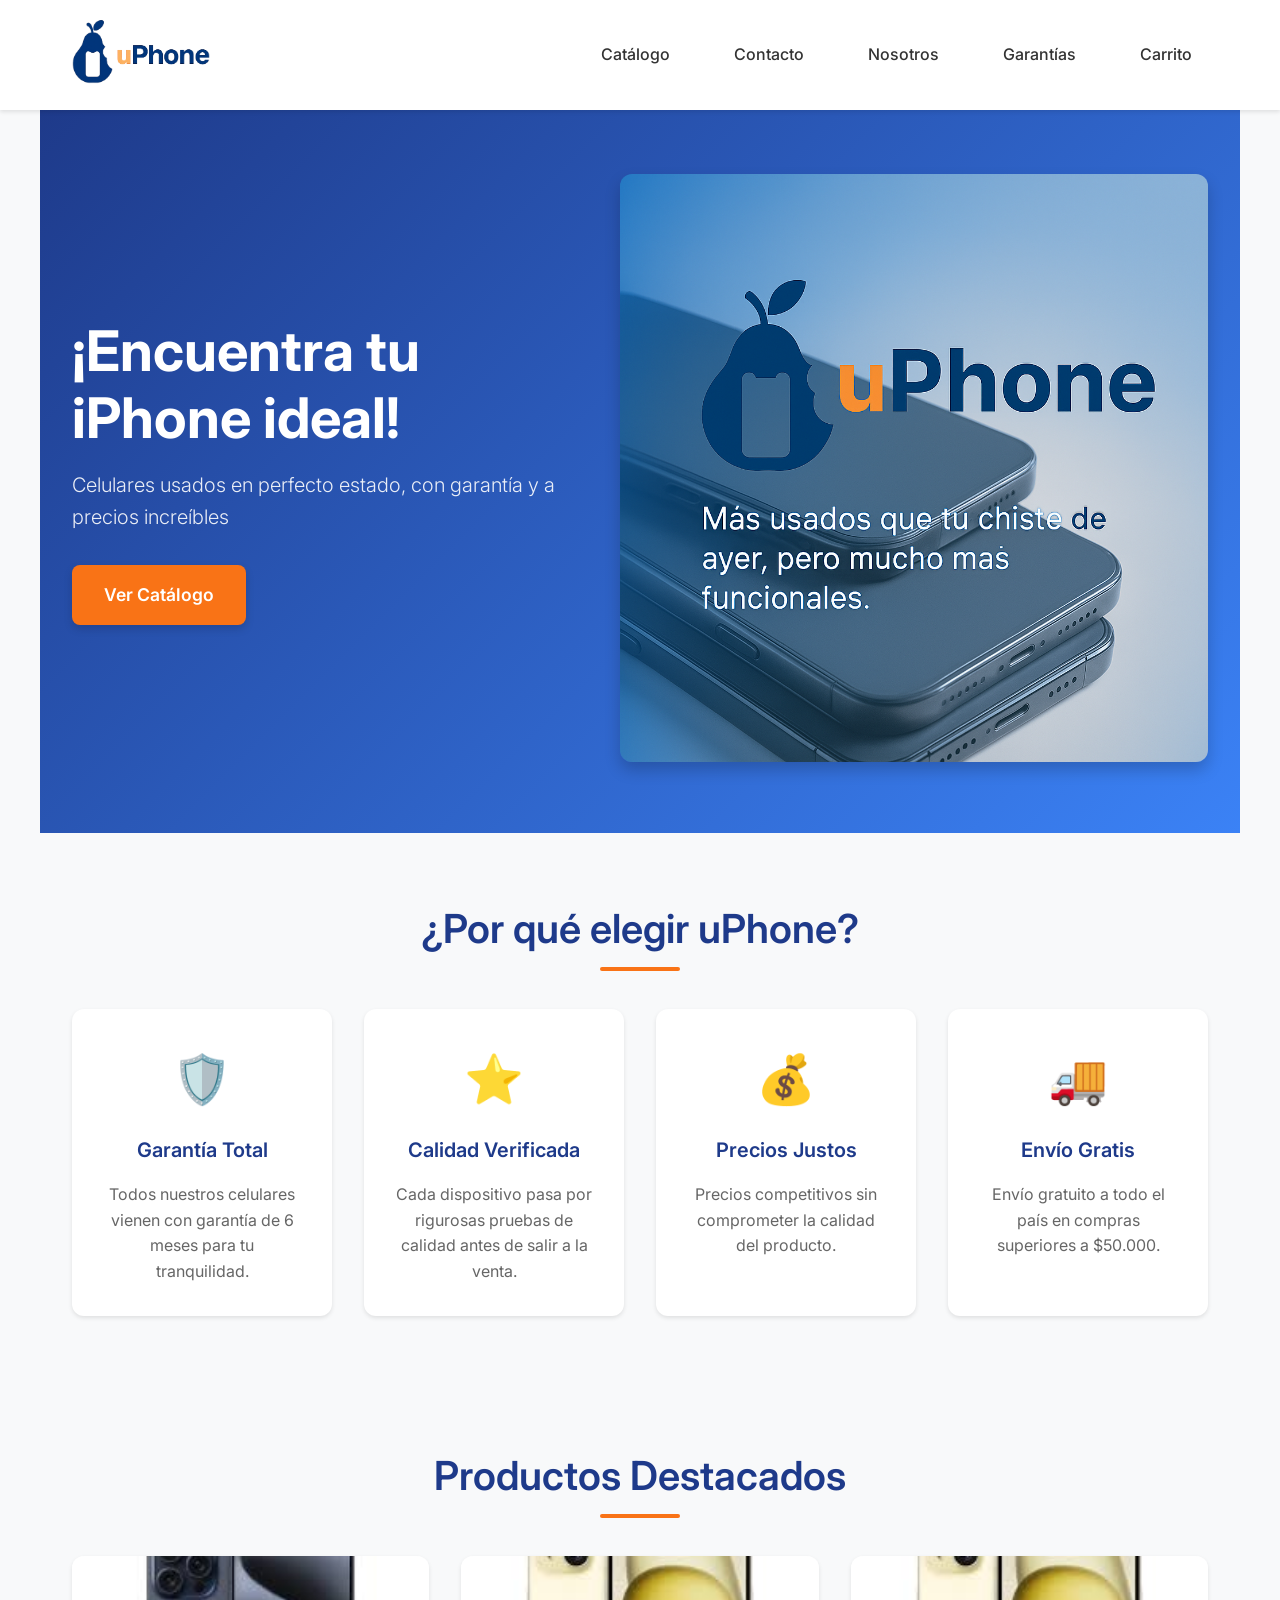
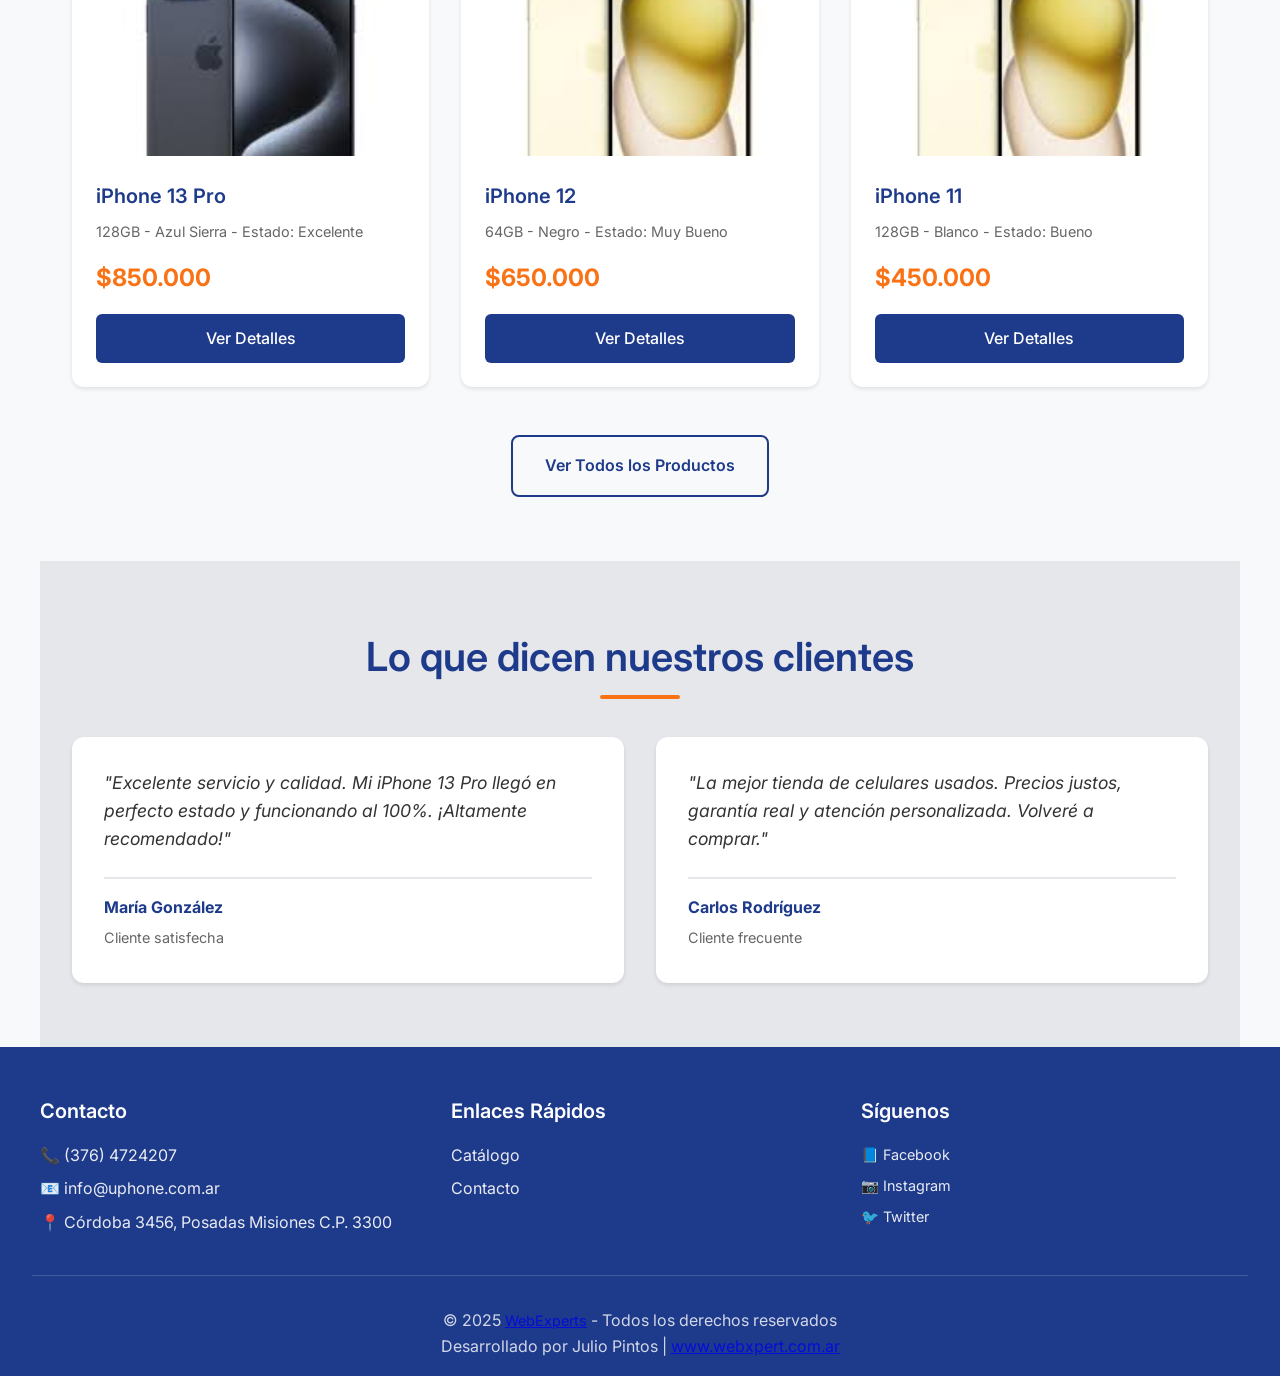
==== commit 09696189: "Fix HTMLHint: escape special characters in breadcrumb, update styles and pages Made-with: Cursor" ====
--- a/index.html
+++ b/index.html
@@ -1,36 +1,36 @@
 <!DOCTYPE html>
 <html lang="es">
 <head>
-    <!-- Configuración básica de la página -->
+    <!-- Lo que va en la cabecera (idioma, título, descripción) -->
     <meta charset="UTF-8">
     <meta name="viewport" content="width=device-width, initial-scale=1.0">
     <title>uPhone - Celulares Usados de Calidad</title>
     <meta name="description" content="uPhone - La mejor tienda de celulares usados. Encuentra iPhones de segunda mano con garantía y a precios increíbles.">
     
-    <!-- Favicon -->
+    <!-- El iconito que sale en la pestaña del navegador -->
     <link rel="icon" type="image/png" href="./img/favicon.png">
     
-    <!-- Google Fonts para mejorar la tipografía -->
+    <!-- La letra que uso (Inter) la traigo de acá -->
     <link rel="preconnect" href="https://fonts.googleapis.com">
     <link rel="preconnect" href="https://fonts.gstatic.com" crossorigin>
     <link href="https://fonts.googleapis.com/css2?family=Inter:wght@300;400;500;600;700&display=swap" rel="stylesheet">
     
-    <!-- Estilos base (reset, cabecera, pie, variables) + específicos de la página -->
+    <!-- Primero los estilos que comparten todas las páginas, después los de esta -->
     <link rel="stylesheet" href="./css/base.css">
     <link rel="stylesheet" href="./css/inicio.css">
 </head>
 <body>
-    <!-- Header principal con logo y navegación -->
+    <!-- Arriba de todo: logo y menú -->
     <header class="cabecera">
         <div class="contenedor-cabecera">
-            <!-- Logo de la empresa -->
+            <!-- Mi logo -->
             <div class="logo">
                 <a href="index.html" class="logo-link">
                     <img src="./img/logo.png" alt="uPhone - Celulares Usados Premium" class="img-logo">
                 </a>
             </div>
             
-            <!-- Menú de navegación principal -->
+            <!-- Los links del menú -->
             <nav class="navegacion-principal">
                 <ul class="menu">
                     <li><a href="catalogo.html">Catálogo</a></li>
@@ -43,49 +43,49 @@
         </div>
     </header>
 
-    <!-- Contenido principal de la página -->
+    <!-- Todo lo del medio de la página -->
     <main class="contenido-principal">
-        <!-- Sección hero con mensaje principal -->
+        <!-- La portada grande con el mensaje de bienvenida -->
         <section class="seccion-hero">
             <div class="contenido-hero">
                 <h2 class="titulo-principal">¡Encuentra tu iPhone ideal!</h2>
                 <p class="subtitulo-hero">Celulares usados en perfecto estado, con garantía y a precios increíbles</p>
                 <a href="catalogo.html" class="boton-principal">Ver Catálogo</a>
             </div>
-            <!-- Imagen representativa del hero -->
+            <!-- La foto del celular en la portada -->
             <div class="imagen-hero">
                 <img src="./img/hero-iphone.png" alt="iPhone usado en perfecto estado sobre fondo elegante" class="img-hero">
             </div>
         </section>
 
-        <!-- Sección de características principales -->
+        <!-- Las cuatro razones para elegirnos (garantía, calidad, etc.) -->
         <section class="seccion-caracteristicas">
             <div class="contenedor-caracteristicas">
                 <h3 class="titulo-seccion">¿Por qué elegir uPhone?</h3>
                 
                 <div class="grid-caracteristicas">
-                    <!-- Card de garantía -->
+                    <!-- Tarjeta de garantía -->
                     <article class="card-caracteristica">
                         <div class="icono-caracteristica">🛡️</div>
                         <h4>Garantía Total</h4>
                         <p>Todos nuestros celulares vienen con garantía de 6 meses para tu tranquilidad.</p>
                     </article>
                     
-                    <!-- Card de calidad -->
+                    <!-- Tarjeta de calidad -->
                     <article class="card-caracteristica">
                         <div class="icono-caracteristica">⭐</div>
                         <h4>Calidad Verificada</h4>
                         <p>Cada dispositivo pasa por rigurosas pruebas de calidad antes de salir a la venta.</p>
                     </article>
                     
-                    <!-- Card de precios -->
+                    <!-- Tarjeta de precios -->
                     <article class="card-caracteristica">
                         <div class="icono-caracteristica">💰</div>
                         <h4>Precios Justos</h4>
                         <p>Precios competitivos sin comprometer la calidad del producto.</p>
                     </article>
                     
-                    <!-- Card de entrega -->
+                    <!-- Tarjeta de envío -->
                     <article class="card-caracteristica">
                         <div class="icono-caracteristica">🚚</div>
                         <h4>Envío Gratis</h4>
@@ -95,13 +95,13 @@
             </div>
         </section>
 
-        <!-- Sección de productos destacados -->
+        <!-- Los productos que muestro en la portada -->
         <section class="seccion-destacados">
             <div class="contenedor-destacados">
                 <h3 class="titulo-seccion">Productos Destacados</h3>
                 
                 <div class="grid-productos">
-                    <!-- Producto destacado 1 -->
+                    <!-- Primer producto -->
                     <article class="card-producto">
                         <div class="imagen-producto">
                             <img src="./img/iphone-15-pro-max.jpeg" alt="iPhone 13 Pro usado en excelente estado" class="img-producto">
@@ -114,7 +114,7 @@
                         </div>
                     </article>
                     
-                    <!-- Producto destacado 2 -->
+                    <!-- Segundo producto -->
                     <article class="card-producto">
                         <div class="imagen-producto">
                             <img src="./img/iphone-12.jpeg" alt="iPhone 12 usado en muy buen estado" class="img-producto">
@@ -127,7 +127,7 @@
                         </div>
                     </article>
                     
-                    <!-- Producto destacado 3 -->
+                    <!-- Tercer producto -->
                     <article class="card-producto">
                         <div class="imagen-producto">
                             <img src="./img/iphone-12.jpeg" alt="iPhone 11 usado en buen estado" class="img-producto">
@@ -141,20 +141,20 @@
                     </article>
                 </div>
                 
-                <!-- Botón para ver más productos -->
+                <!-- Link para ir al catálogo completo -->
                 <div class="contenedor-boton-ver-mas">
                     <a href="catalogo.html" class="boton-secundario">Ver Todos los Productos</a>
                 </div>
             </div>
         </section>
 
-        <!-- Sección de testimonios -->
+        <!-- Lo que dicen los clientes -->
         <section class="seccion-testimonios">
             <div class="contenedor-testimonios">
                 <h3 class="titulo-seccion">Lo que dicen nuestros clientes</h3>
                 
                 <div class="grid-testimonios">
-                    <!-- Testimonio 1 -->
+                    <!-- Primer testimonio -->
                     <article class="card-testimonio">
                         <div class="contenido-testimonio">
                             <p>"Excelente servicio y calidad. Mi iPhone 13 Pro llegó en perfecto estado y funcionando al 100%. ¡Altamente recomendado!"</p>
@@ -165,7 +165,7 @@
                         </div>
                     </article>
                     
-                    <!-- Testimonio 2 -->
+                    <!-- Segundo testimonio -->
                     <article class="card-testimonio">
                         <div class="contenido-testimonio">
                             <p>"La mejor tienda de celulares usados. Precios justos, garantía real y atención personalizada. Volveré a comprar."</p>
@@ -180,10 +180,10 @@
         </section>
     </main>
 
-    <!-- Footer con información adicional -->
+    <!-- El pie de página -->
     <footer class="pie-pagina">
         <div class="contenedor-footer">
-            <!-- Información de contacto -->
+            <!-- Teléfono, mail, dirección -->
             <div class="columna-footer">
                 <h4>Contacto</h4>
                 <p>📞 (376) 4724207</p>
@@ -191,7 +191,7 @@
                 <p>📍 Córdoba 3456, Posadas Misiones C.P. 3300</p>
             </div>
             
-            <!-- Enlaces rápidos -->
+            <!-- Links rápidos -->
             <div class="columna-footer">
                 <h4>Enlaces Rápidos</h4>
                 <ul>
@@ -200,7 +200,7 @@
                 </ul>
             </div>
             
-            <!-- Redes sociales -->
+            <!-- Facebook, Instagram, Twitter -->
             <div class="columna-footer">
                 <h4>Síguenos</h4>
                 <div class="redes-sociales">
@@ -211,10 +211,10 @@
             </div>
         </div>
         
-        <!-- Copyright -->
+        <!-- Derechos de autor -->
         <div class="copyright">
-            <p>&copy; 2025 uPhone - Todos los derechos reservados</p>
-            <p>&copy; 2025 <a href="#" class="red-social">WebExperts</a> - Todos los derechos reservados</p>
+            <p>&copy; 2025 <a href="https://www.webxpert.com.ar" class="red-social" target="_blank" rel="noopener">WebExperts</a> - Todos los derechos reservados</p>
+            <p>Desarrollado por Julio Pintos | <a href="https://www.webxpert.com.ar" target="_blank" rel="noopener">www.webxpert.com.ar</a></p>
         </div>
     </footer>
 </body>
--- a/css/base.css
+++ b/css/base.css
@@ -1,14 +1,13 @@
-/* ===== BASE.CSS - Estilos compartidos por todas las páginas uPhone ===== */
-/* Reset, layout principal, variables, cabecera, pie y elementos comunes */
-
-/* ===== RESET ===== */
+/* Acá tengo todo lo que se repite en todas las páginas */
+
+/* Arranco sacando márgenes y espacios que vienen por defecto */
 * {
     margin: 0;
     padding: 0;
     box-sizing: border-box;
 }
 
-/* ===== BODY ===== */
+/* Cómo se ve la página en general (letra, color de fondo) */
 body {
     font-family: 'Inter', -apple-system, BlinkMacSystemFont, 'Segoe UI', Roboto, sans-serif;
     line-height: 1.6;
@@ -18,7 +17,7 @@
     -moz-osx-font-smoothing: grayscale;
 }
 
-/* ===== LAYOUT PRINCIPAL CON CSS GRID ===== */
+/* Acá defino las tres partes de la página: arriba cabecera, en el medio el contenido, abajo el pie */
 body {
     display: grid;
     grid-template-areas:
@@ -41,9 +40,9 @@
     grid-area: pie-pagina;
 }
 
-/* ===== VARIABLES CSS ===== */
+/* Colores y cosas que uso en todo el sitio (así si quiero cambiar algo lo cambio en un solo lugar) */
 :root {
-    /* Colores principales */
+    /* Los colores que más uso */
     --color-primario: #1e3a8a;
     --color-secundario: #f97316;
     --color-fondo: #f8f9fa;
@@ -53,27 +52,27 @@
     --color-gris-claro: #e5e7eb;
     --color-gris-medio: #9ca3af;
 
-    /* Badges de estado (productos) */
+    /* Colores para las etiquetas de estado del producto (excelente, muy bueno, etc.) */
     --color-excelente: #10b981;
     --color-muy-bueno: #3b82f6;
     --color-bueno: #f59e0b;
 
-    /* Estados (formularios, mensajes) */
+    /* Colores para mensajes de éxito, error o aviso en formularios */
     --color-exito: #10b981;
     --color-error: #ef4444;
     --color-advertencia: #f59e0b;
 
-    /* Sombras */
+    /* Sombras suaves para dar profundidad a las cajas */
     --sombra-suave: 0 2px 4px rgba(0, 0, 0, 0.1);
     --sombra-media: 0 4px 8px rgba(0, 0, 0, 0.15);
     --sombra-fuerte: 0 8px 16px rgba(0, 0, 0, 0.2);
 
-    /* Transiciones */
+    /* Qué tan rápido se animan los efectos al pasar el mouse */
     --transicion-rapida: 0.2s ease;
     --transicion-media: 0.3s ease;
 }
 
-/* ===== CABECERA ===== */
+/* La barra de arriba con el logo y el menú */
 .cabecera {
     background: var(--color-blanco);
     box-shadow: var(--sombra-suave);
@@ -109,10 +108,6 @@
     height: 70px;
     width: auto;
     transition: all var(--transicion-rapida);
-}
-
-.navegacion-principal {
-    /* Flexbox para menú horizontal */
 }
 
 .menu {
@@ -142,7 +137,7 @@
     color: var(--color-blanco);
 }
 
-/* ===== SECCIÓN ENCABEZADO COMÚN (páginas internas) ===== */
+/* El encabezado con fondo de color que tienen las páginas internas (catálogo, contacto, etc.) */
 .seccion-encabezado {
     background: linear-gradient(135deg, var(--color-primario) 0%, #3b82f6 100%);
     color: var(--color-blanco);
@@ -155,7 +150,7 @@
     margin: 0 auto;
 }
 
-/* ===== BREADCRUMB ===== */
+/* La ruta de navegación tipo "Inicio > Catálogo > Producto" */
 .breadcrumb {
     background-color: var(--color-gris-claro);
     padding: 1rem 2rem;
@@ -183,7 +178,7 @@
     font-weight: 500;
 }
 
-/* ===== FOOTER ===== */
+/* El pie de página (contacto, enlaces, redes) */
 .pie-pagina {
     background-color: var(--color-primario);
     color: var(--color-blanco);
@@ -248,7 +243,7 @@
     opacity: 0.8;
 }
 
-/* ===== RESPONSIVE - Cabecera y footer ===== */
+/* Para que se vea bien en tablets y celulares (cabecera y pie) */
 @media (max-width: 768px) {
     .contenedor-cabecera {
         flex-direction: column;
@@ -291,7 +286,7 @@
     }
 }
 
-/* ===== ACCESIBILIDAD ===== */
+/* Para que se note bien el enlace cuando lo seleccionás con el teclado */
 .menu a:focus {
     outline: 3px solid var(--color-secundario);
     outline-offset: 2px;
--- a/css/inicio.css
+++ b/css/inicio.css
@@ -1,6 +1,6 @@
-/* Cargar base.css antes. Estilos específicos de Inicio. */
-
-/* ===== SECCIÓN HERO ===== */
+/* Estilos solo de la página de inicio (base.css va primero) */
+
+/* La portada grande con el mensaje principal */
 .seccion-hero {
     background: linear-gradient(135deg, var(--color-primario) 0%, #3b82f6 100%);
     color: var(--color-blanco);
@@ -32,7 +32,7 @@
     font-weight: 300;
 }
 
-/* Botón principal con efectos hover */
+/* El botón que resalta cuando pasás el mouse */
 .boton-principal {
     display: inline-block;
     background-color: var(--color-secundario);
@@ -64,7 +64,7 @@
     box-shadow: var(--sombra-fuerte);
 }
 
-/* ===== SECCIONES GENERALES ===== */
+/* Espaciado de las secciones del medio de la página */
 .seccion-caracteristicas,
 .seccion-destacados,
 .seccion-testimonios {
@@ -94,7 +94,7 @@
     border-radius: 2px;
 }
 
-/* ===== GRID DE CARACTERÍSTICAS ===== */
+/* Las cuatro tarjetas de "por qué elegirnos" (garantía, calidad, etc.) */
 .grid-caracteristicas {
     display: grid;
     grid-template-columns: repeat(auto-fit, minmax(250px, 1fr));
@@ -132,7 +132,7 @@
     line-height: 1.6;
 }
 
-/* ===== GRID DE PRODUCTOS ===== */
+/* Los productos destacados en tarjetas */
 .grid-productos {
     display: grid;
     grid-template-columns: repeat(auto-fit, minmax(300px, 1fr));
@@ -233,7 +233,7 @@
     transform: translateY(-2px);
 }
 
-/* ===== SECCIÓN TESTIMONIOS ===== */
+/* La parte de "lo que dicen nuestros clientes" */
 .seccion-testimonios {
     background-color: var(--color-gris-claro);
 }
@@ -275,9 +275,9 @@
     font-size: 0.9rem;
 }
 
-/* ===== MEDIA QUERIES PARA RESPONSIVE DESIGN ===== */
-
-/* Tablets (768px y menos) */
+/* Ajustes para que se vea bien en pantallas chicas */
+
+/* Tablets */
 @media (max-width: 768px) {
     .seccion-hero {
         flex-direction: column;
@@ -309,7 +309,7 @@
     }
 }
 
-/* Móviles (480px y menos) */
+/* Celulares */
 @media (max-width: 480px) {
     .seccion-hero {
         padding: 2rem 1rem;
@@ -340,7 +340,7 @@
     }
 }
 
-/* Enfoque visible para botones de esta página */
+/* Para que se vea el borde cuando tabulás entre los botones */
 .boton-principal:focus,
 .boton-producto:focus,
 .boton-secundario:focus {
